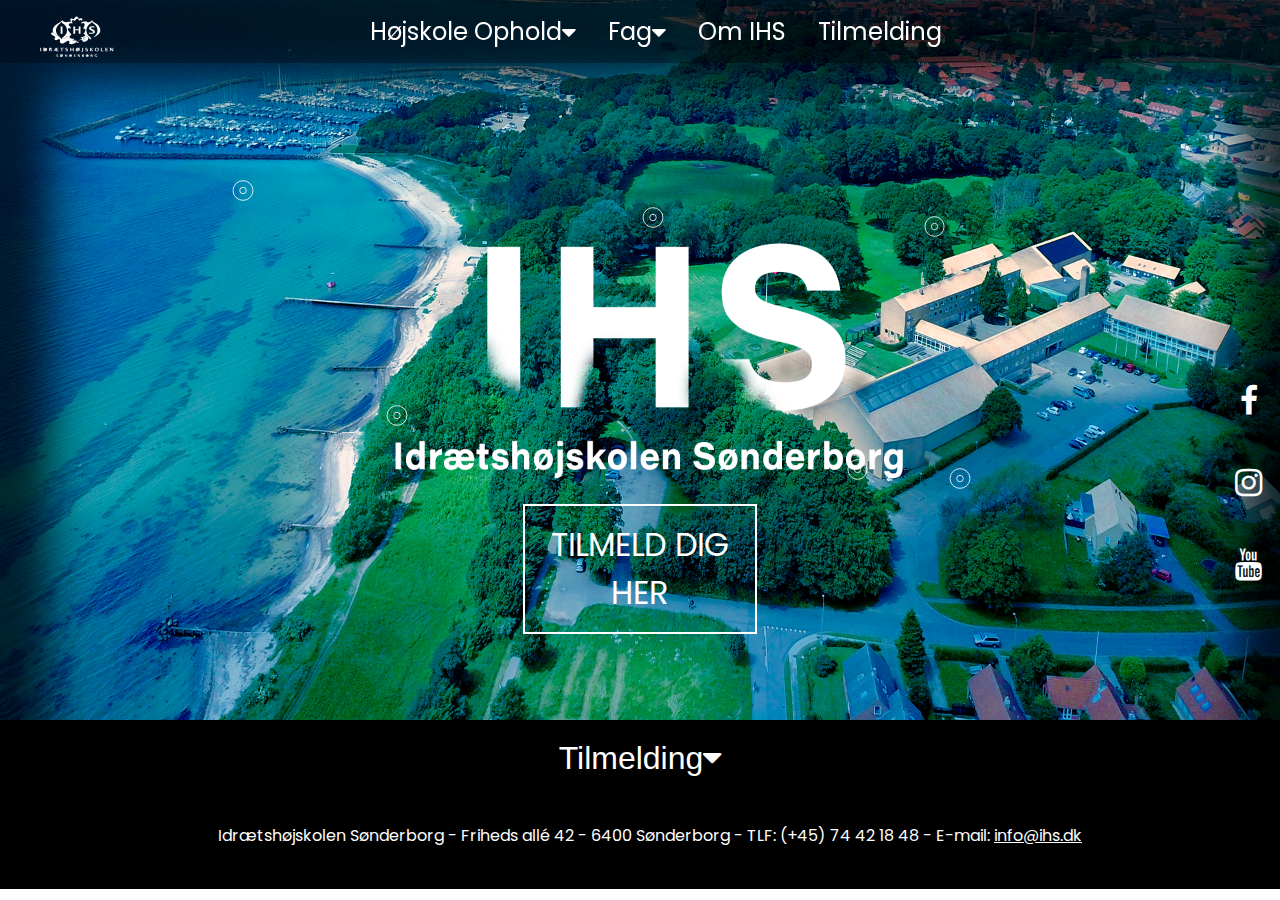
==== index.html @ d0c8ce70 "v1" ====
<!DOCTYPE html>
<html lang="DA">

<head>
    <meta charset="utf-8">
    <meta name="viewport" content="width=device-width, initial-scale=1.0">
    <title></title>
    <link rel="stylesheet" href="">
    <link href="https://fonts.googleapis.com/css2?family=Poppins&display=swap" rel="stylesheet">
    <link rel="stylesheet" href="https://cdnjs.cloudflare.com/ajax/libs/font-awesome/4.7.0/css/font-awesome.min.css">

    <style>
        html {
            scroll-behavior: smooth;
        }

        body {
            margin: 0;
            box-sizing: border-box;
            overflow-x: hidden;

        }

        .sectionwrapper {
            display: flex;
            flex-wrap: wrap;
        }

        .hide {
            display: none;
        }

        .navbar {
            overflow: hidden;
            font-family: 'Poppins', sans-serif;
            z-index: 2;
            align-content: center;
            justify-content: center;
            display: flex;
            background: transparent;
            position: fixed;
            text-align: center;
            background-color: rgb(0, 0, 0, 0.3);
            width: 100%;
            height: 7vh;
            z-index: 3;
        }

        .navbar a {
            float: left;
            font-size: 1.5em;
            color: white;
            text-align: center;
            padding: 14px 16px;
            text-decoration: none;

        }


        i {
            margin: auto;
        }

        .dropdown {
            float: left;
            overflow: hidden;
            z-index: 1;
            color: white;
        }

        .dropdown .dropbtn {
            font-size: 1.5em;
            border: none;
            outline: none;
            color: white;
            padding: 14px 16px;
            background-color: inherit;
            font-family: 'Poppins', sans-serif;
            margin: 0;
            z-index: 1;
            display: flex;

        }

        .navbar a:hover,
        .dropdown:hover .dropbtn {
            text-decoration-line: underline;

        }

        .dropdown-content {
            display: none;
            color: white;
            background-color: rgb(0, 0, 0, 0.6);
            width: 100%;
            box-shadow: 0px 8px 16px 0px rgba(0, 0, 0, 0.2);
            z-index: 2;
            position: fixed;
            left: 0;
        }

        .dropdown-content .header {
            background: black;
            color: black;
            text-align: center;
        }

        .dropdown:hover .dropdown-content {
            display: block;
        }

        .column {
            float: left;
            width: 30%;
            padding: 20px;
            height: 250px;
            align-content: center;
            justify-content: center;
        }

        .column a {
            float: none;
            color: white;
            padding: 16px;
            text-decoration: none;
            display: block;
            text-align: center;

        }

        .column h3 {
            text-align: center;
        }

        .column a:hover {}

        .row:after {
            content: "";
            display: table;
            clear: both;
        }

        #ihslogo {
            display: flex;
            position: relative;
            justify-content: flex-start;
            align-content: flex-start;
        }

        #ihslogo img {
            width: 60%;
            height: 5vh;
            display: flex;
            float: left;
            position: fixed;
            justify-content: flex-start;
            left: -24vw;
            align-content: flex-start;


        }


        #splashbaggrund {
            width: 100vw;
            height: 56.25vw;
            background-image: url(IHSbaggrund.png);
            background-size: cover;
            background-position: 50% 90%;
            max-width: none;
            min-width: 70%;
            top: -10;
            position: relative;

        }

        #splashmobil {
            display: none;
        }


        #splash #splashtilmeld {
            border: 2px solid white;
            display: flex;
            position: relative;
            color: white;
            padding: 16px;
            padding-top: 10px;
            padding-bottom: 10px;
            font-size: 2em;
            top: 70%;
            right: 0;
            margin: 0px auto;
            z-index: 3;
            width: 15.5%;
            text-align: center;
        }


        #splash #splashtilmeld a {
            color: #fff;
            text-transform: uppercase;
            text-decoration: none;
            display: inline-block;
            padding: 10px;
            padding-top: 5px;
            padding-bottom: 5px;
            position: relative;
            font-family: 'Poppins', sans-serif;
            z-index: 4;
        }

        #splash #splashtilmeld a:after {
            background: none repeat scroll 0 0 transparent;
            bottom: 0;
            content: "";
            display: block;
            height: 2px;
            left: 50%;
            position: absolute;
            background: #fff;
            transition: width 0.3s ease 0s, left 0.3s ease 0s;
            width: 0;
        }

        #splash #splashtilmeld a:hover:after {
            width: 100%;
            left: 0;
        }

        #tooltip img,
        #tooltip2 img,
        #tooltip3 img,
        #tooltip4 img,
        #tooltip5 img,
        #tooltip6 img {
            width: 2%;
            height: auto;
            z-index: 2;
        }

        #tooltip img {
            position: absolute;
            top: 20vh;
            left: 18vw;
            box-shadow: 0 0 0 0 rgba(255, 255, 255, 1);
            transform: scale(1);
            animation: pulse 2s infinite;

        }

        #tooltip2 img {
            position: absolute;
            left: 50vw;
            top: 23vh;
            box-shadow: 0 0 0 0 rgba(255, 255, 255, 1);
            transform: scale(1);
            animation: pulse 2s infinite;

        }

        #tooltip2 .tooltiptext {
            top: 25vh;
            left: 52vw;

        }

        #tooltip3 img {
            position: absolute;
            top: 52vh;
            left: 74vw;
            box-shadow: 0 0 0 0 rgba(255, 255, 255, 1);
            transform: scale(1);
            animation: pulse 2s infinite;

        }

        #tooltip3 .tooltiptext {
            top: 54vh;
            left: 76vw;
        }

        #tooltip4 img {
            position: absolute;
            top: 51vh;
            left: 66vw;
            box-shadow: 0 0 0 0 rgba(255, 255, 255, 1);
            transform: scale(1);
            animation: pulse 2s infinite;

        }

        #tooltip4 .tooltiptext {
            top: 40vh;
            left: 67vw;
        }

        #tooltip5 img {
            position: absolute;
            top: 45vh;
            left: 30vw;
            box-shadow: 0 0 0 0 rgba(255, 255, 255, 1);
            transform: scale(1);
            animation: pulse 2s infinite;
        }

        #tooltip5 .tooltiptext {
            top: 49vh;
            left: 24vw;
        }

        #tooltip6 img {
            position: absolute;
            top: 24vh;
            left: 72vw;
            box-shadow: 0 0 0 0 rgba(255, 255, 255, 1);
            transform: scale(1);
            animation: pulse 2s infinite;
        }

        #tooltip6 .tooltiptext {
            top: 27vh;
            left: 74vw;
        }

        .tooltiptext {
            visibility: hidden;
            width: 120px;
            background-color: rgba(0, 0, 0, 0.42);
            color: #fff;
            text-align: center;
            border: 2px solid white;
            padding: 5px 0;
            position: absolute;
            top: 24vh;
            left: 20vw;
            font-family: 'Poppins', sans-serif;
            z-index: 1;
        }

        #tooltip:hover .tooltiptext {
            visibility: visible;
        }

        #tooltip2:hover .tooltiptext {
            visibility: visible;
        }

        #tooltip3:hover .tooltiptext {
            visibility: visible;
        }

        #tooltip4:hover .tooltiptext {
            visibility: visible;
        }

        #tooltip5:hover .tooltiptext {
            visibility: visible;
        }

        #tooltip6:hover .tooltiptext {
            visibility: visible;
        }

        #socialmedia .fa {
            padding: 20px;
            font-size: 2em;
            width: 50%;
            text-align: center;
            text-decoration: none;
            margin: 5px 2px;
            color: white;
        }

        #socialmedia {
            display: flex;
            flex-direction: column;
            right: 0;
            position: absolute;
            top: 40%;
        }

        #socialmedia .fa:hover {
            opacity: 0.8;
        }


        @keyframes pulse {
            0% {
                transform: scale(0.95);
                box-shadow: 0 0 0 0 rgba(255, 255, 255, 0.7);
                border-radius: 100px;
            }

            70% {
                transform: scale(1);
                box-shadow: 0 0 0 10px rgba(0, 0, 0, 0);
                border-radius: 100px;
            }

            100% {
                transform: scale(0.95);
                box-shadow: 0 0 0 0 rgba(0, 0, 0, 0);
                border-radius: 100px;
            }
        }

        /***** KONTAKT *****/

        #kontakt .sectionwrapper {
            display: flex;
            flex-wrap: wrap;

        }

        input[type=text],
        select,
        textarea {
            width: 100%;
            padding: 12px;
            border: 1px solid #ccc;
            border-radius: 4px;
            box-sizing: border-box;
            margin-top: 6px;
            margin-bottom: 16px;
            resize: vertical;

        }

        input[type=submit] {
            background-color: #4CAF50;
            color: white;
            padding: 12px 20px;
            border: none;
            border-radius: 4px;
            cursor: pointer;
            text-align: center;
        }

        input[type=submit]:hover {
            background-color: #45a049;
        }

        #container {
            background-color: #000000;
            padding: 20px;
            width: 100%;
            margin: auto;
            color: white;
            font-family: 'Poppins', sans-serif;
            display: none;
        }

        #tilmeldingknap {
            width: 100%;
            height: 10%;
            font-size: 2em;
            color: white;
            background-color: black;
            border: none;
            padding: 20px;

        }

        #tilmeldingknap i {
            margin: auto;
        }

        footer {
            width: 100%;
            height: 8vh;
            color: white;
            background-color: black;
            text-align: center;
            font-family: 'Poppins', sans-serif;
            padding: 10px;
        }

        footer a {
            color: white;
        }

        /*** MEDIAQUARIES ****/

        @media screen and (max-width: 800px) {
            .column {
                width: 100%;
                height: auto;
            }

            #splashbaggrund {
                width: 100vw;
                height: 56.25vh;
            }

            .navbar a {
                font-size: 1em;
                display: block;
            }

            .dropdown .dropbtn {
                font-size: 1em;
            }

            .dropdown-content {
                top: 4vh;
            }


            .column a {
                text-align: left;
                font-size: 1.2em;
            }

            .column h3 {
                text-align: left;
                font-size: 1.2em;
            }

            #socialmedia .fa {
                font-size: 2em;
                width: 10%;
                top: 40%;
            }

            #socialmedia {
                top: 17%;
            }

            #splash #splashtilmeld {
                width: 55%;
            }

            #tooltip img,
            #tooltip2 img,
            #tooltip3 img,
            #tooltip4 img,
            #tooltip5 img,
            #tooltip6 img {
                display: none;
            }

    </style>

</head>

<body>

    <div class="navbar">
        <div id="ihslogo"><a href="#"><img src="ihslogo.svg" alt="ihslogo"></a></div>
        <div class="dropdown">
            <button class="dropbtn">Højskole Ophold
                <i class="fa fa-caret-down"></i>
            </button>
            <div class="dropdown-content">
                <div class="row">
                    <div class="column">
                        <h3>Category 1</h3>
                        <a href="#">Link 1</a>
                        <a href="#">Link 2</a>
                        <a href="#">Link 3</a>
                    </div>
                </div>
            </div>
        </div>
        <div class="dropdown">
            <button class="dropbtn">Fag
                <i class="fa fa-caret-down"></i>
            </button>
            <div class="dropdown-content">
                <div class="row">
                    <div class="column">
                        <h3>Category 1</h3>
                        <a href="#">Link 1</a>
                        <a href="#">Link 2</a>
                        <a href="#">Link 3</a>
                    </div>
                    <div class="column">
                        <h3>Category 2</h3>
                        <a href="#">Link 1</a>
                        <a href="#">Link 2</a>
                        <a href="#">Link 3</a>
                    </div>
                    <div class="column">
                        <h3>Category 3</h3>
                        <a href="#">Link 1</a>
                        <a href="#">Link 2</a>
                        <a href="#">Link 3</a>
                    </div>
                </div>
            </div>

        </div>
        <a href="#omihs">Om IHS</a>
        <a href="#tilmelding">Tilmelding</a>
    </div>

    <section id="splash">
        <div class="sectionwrapper">
            <div id="op">
                <div id="splashbaggrund">
                    <div id="splashtilmeld">
                        <a link href="#tilmelding" onclick="myFunction()">TILMELD DIG HER</a>
                    </div>
                </div>
            </div>
            <div id="splashmobil"><img src="IHSmobil.png" alt="mobil"></div>

            <div id="tooltip"><img src="tooltipz.svg" alt="tool">
                <span class="tooltiptext">Sønderborg Lystbådshavn</span></div>
            <div id="tooltip2"><img src="tooltipz.svg" alt="tool">
                <span class="tooltiptext">Golfbaner</span></div>
            <div id="tooltip3"><img src="tooltipz.svg" alt="tool">
                <span class="tooltiptext">Indendørs idrætshal</span></div>
            <div id="tooltip4"><img src="tooltipz.svg" alt="tool">
                <span class="tooltiptext">Beachvolley og Tennisbaner</span></div>
            <div id="tooltip5"><img src="tooltipz.svg" alt="tool">
                <span class="tooltiptext">Stranden</span></div>
            <div id="tooltip6"><img src="tooltipz.svg" alt="tool">
                <span class="tooltiptext">Fodboldbaner</span></div>
            <div id="socialmedia">
                <a href="https://www.facebook.com/IdraetshojskolenSonderborg" class="fa fa-facebook"></a>
                <a href="https://www.instagram.com/ihsdk/" class="fa fa-instagram"></a>
                <a href="https://www.youtube.com/channel/UC3_GXsm6rzkw2L8Ni9p5Vlw?view_as=subscriber" class="fa fa-youtube"></a></div>
        </div>
    </section>

    <section id="tilmelding">
        <div class="sectionwrapper">
            <button id="tilmeldingknap" onclick="myFunction()">Tilmelding<i class="fa fa-caret-down"></i></button>
            <div id="container">
                <form action="">
                    <label for="fname">Cpr. Nr.</label>
                    <input type="text" id="cprnr" name="cprnr" placeholder="">
                    <label for="Navn">Navn</label>
                    <input type="text" id="lname" name="lastname" placeholder="">
                    <label for="fname">Adresse</label>
                    <input type="text" id="fname" name="firstname" placeholder="">
                    <label for="fname">Postnummer og By</label>
                    <input type="text" id="fname" name="firstname" placeholder="">
                    <label for="fname">Land</label>
                    <input type="text" id="fname" name="firstname" placeholder="">
                    <label for="fname">Kommune</label>
                    <input type="text" id="fname" name="firstname" placeholder="">
                    <label for="fname">Telefon</label>
                    <input type="text" id="fname" name="firstname" placeholder="">
                    <label for="fname">E-mail</label>
                    <input type="text" id="fname" name="firstname" placeholder="">
                    <label for="fname">Din skolegang er endt efter:</label>
                    <input type="text" id="fname" name="firstname" placeholder="">
                    <label for="fname">Hvor har du hørt om os?</label>
                    <input type="text" id="fname" name="firstname" placeholder="">

                    <label for="subject">Kommentar</label>
                    <textarea id="subject" name="kommentar" placeholder="" style="height:100px"></textarea>

                    <input type="submit" value="Send din tilmelding">
                </form>
            </div>

        </div>


    </section>






    <footer>
        <p> Idrætshøjskolen Sønderborg - Friheds allé 42 - 6400 Sønderborg - TLF: (+45) 74 42 18 48 - E-mail: <a href="mailto:info@ihs.dk">info@ihs.dk</a>
        </p>
    </footer>

    <script src="script.js"></script>
</body>

</html>
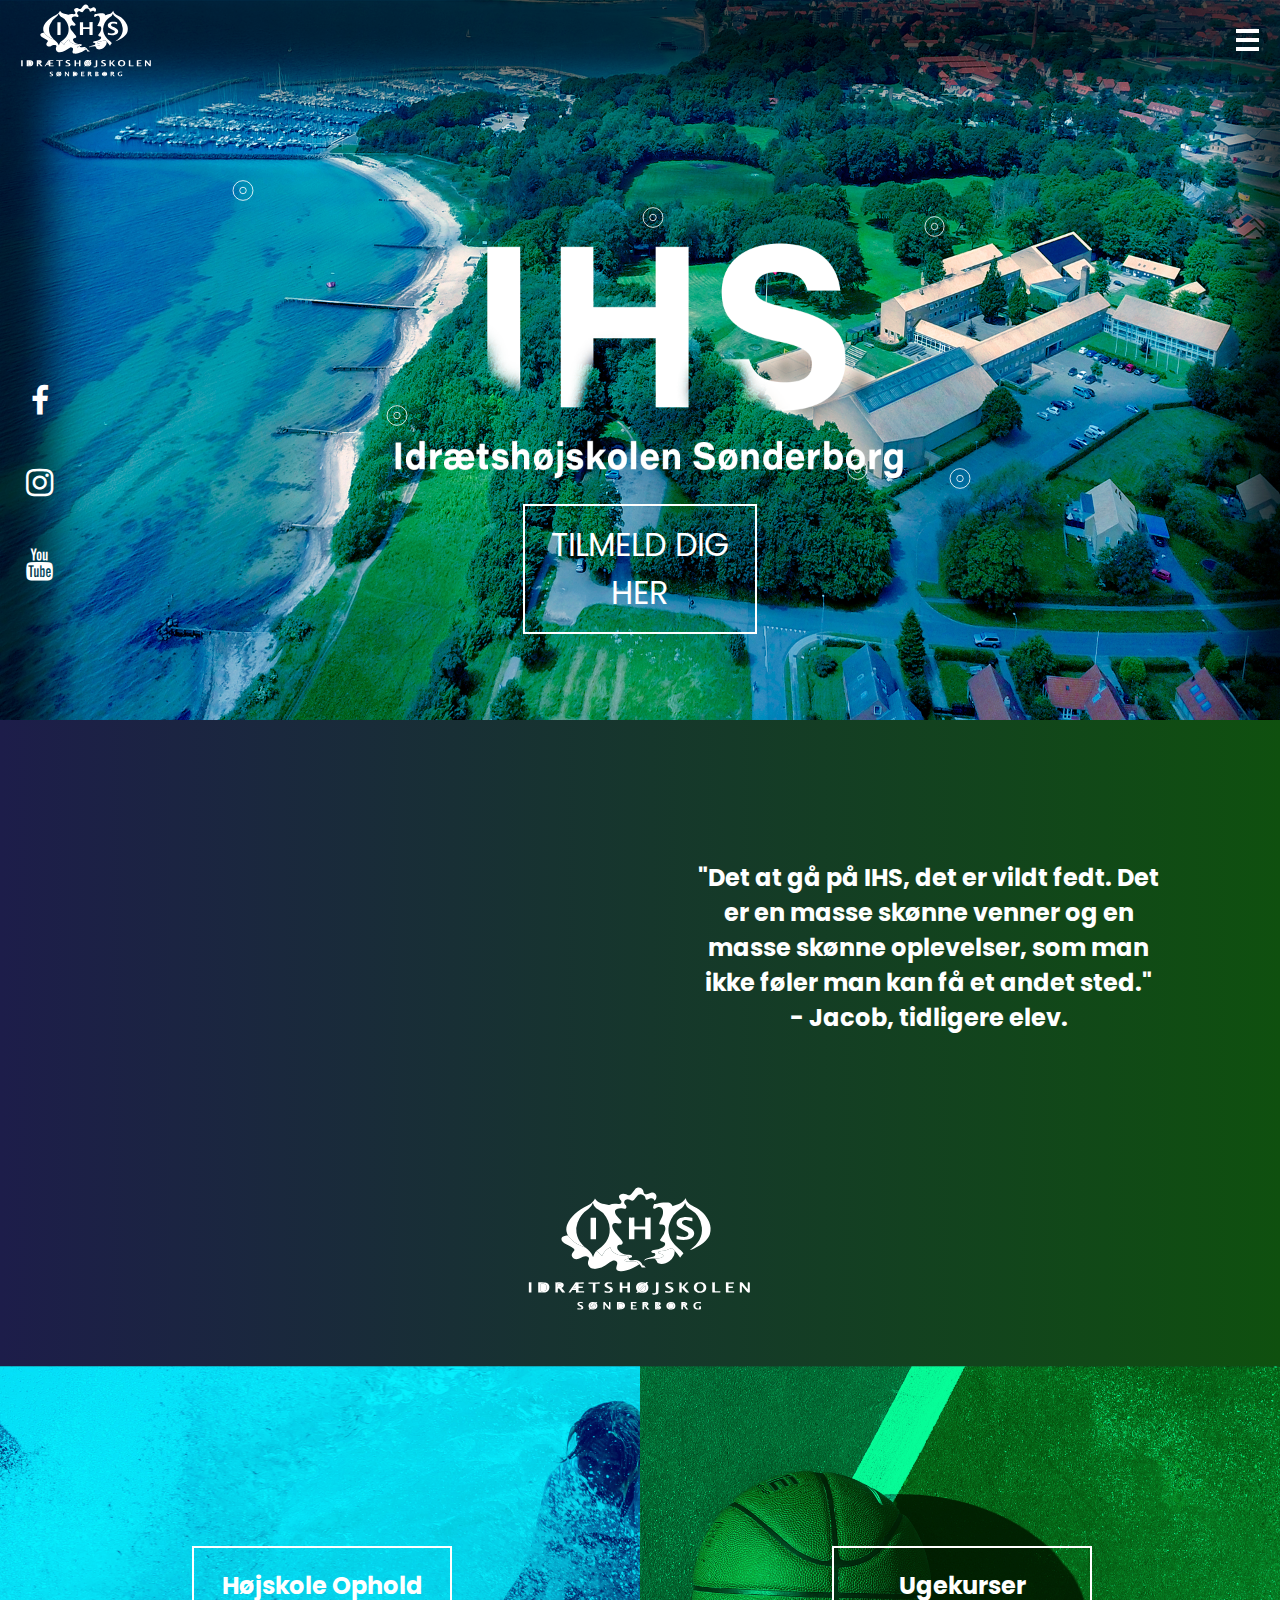
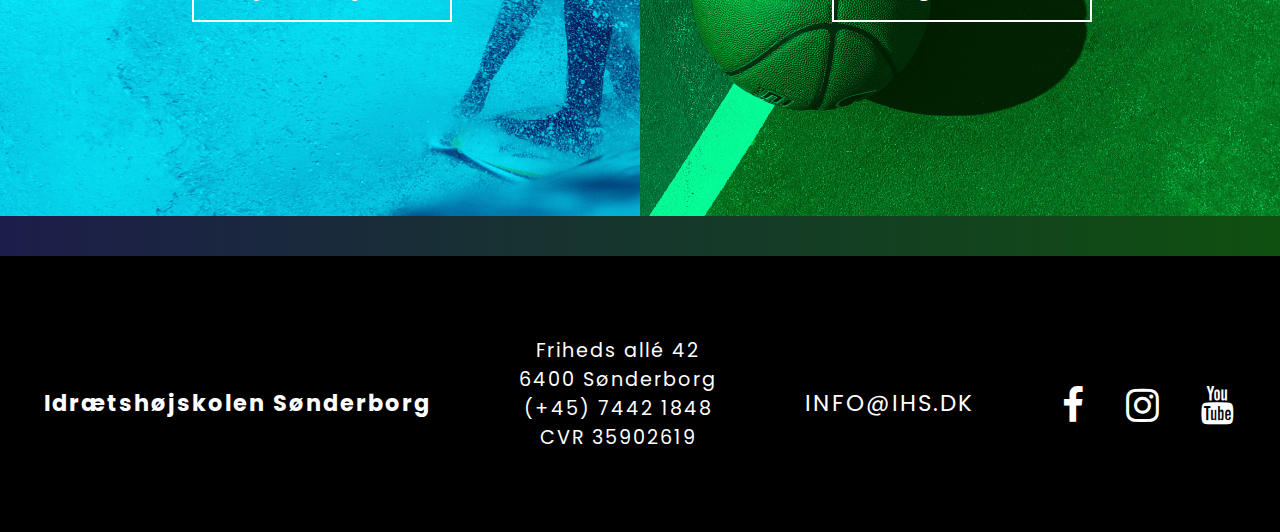
==== commit 2f86d357: "v1.1" ====
--- a/index.html
+++ b/index.html
@@ -4,603 +4,56 @@
 <head>
     <meta charset="utf-8">
     <meta name="viewport" content="width=device-width, initial-scale=1.0">
-    <title></title>
-    <link rel="stylesheet" href="">
+    <title>Idrætshøjskolen Sønderborg</title>
+    <link rel="stylesheet" href="style.css">
     <link href="https://fonts.googleapis.com/css2?family=Poppins&display=swap" rel="stylesheet">
     <link rel="stylesheet" href="https://cdnjs.cloudflare.com/ajax/libs/font-awesome/4.7.0/css/font-awesome.min.css">
 
-    <style>
-        html {
-            scroll-behavior: smooth;
-        }
-
-        body {
-            margin: 0;
-            box-sizing: border-box;
-            overflow-x: hidden;
-
-        }
-
-        .sectionwrapper {
-            display: flex;
-            flex-wrap: wrap;
-        }
-
-        .hide {
-            display: none;
-        }
-
-        .navbar {
-            overflow: hidden;
-            font-family: 'Poppins', sans-serif;
-            z-index: 2;
-            align-content: center;
-            justify-content: center;
-            display: flex;
-            background: transparent;
-            position: fixed;
-            text-align: center;
-            background-color: rgb(0, 0, 0, 0.3);
-            width: 100%;
-            height: 7vh;
-            z-index: 3;
-        }
-
-        .navbar a {
-            float: left;
-            font-size: 1.5em;
-            color: white;
-            text-align: center;
-            padding: 14px 16px;
-            text-decoration: none;
-
-        }
-
-
-        i {
-            margin: auto;
-        }
-
-        .dropdown {
-            float: left;
-            overflow: hidden;
-            z-index: 1;
-            color: white;
-        }
-
-        .dropdown .dropbtn {
-            font-size: 1.5em;
-            border: none;
-            outline: none;
-            color: white;
-            padding: 14px 16px;
-            background-color: inherit;
-            font-family: 'Poppins', sans-serif;
-            margin: 0;
-            z-index: 1;
-            display: flex;
-
-        }
-
-        .navbar a:hover,
-        .dropdown:hover .dropbtn {
-            text-decoration-line: underline;
-
-        }
-
-        .dropdown-content {
-            display: none;
-            color: white;
-            background-color: rgb(0, 0, 0, 0.6);
-            width: 100%;
-            box-shadow: 0px 8px 16px 0px rgba(0, 0, 0, 0.2);
-            z-index: 2;
-            position: fixed;
-            left: 0;
-        }
-
-        .dropdown-content .header {
-            background: black;
-            color: black;
-            text-align: center;
-        }
-
-        .dropdown:hover .dropdown-content {
-            display: block;
-        }
-
-        .column {
-            float: left;
-            width: 30%;
-            padding: 20px;
-            height: 250px;
-            align-content: center;
-            justify-content: center;
-        }
-
-        .column a {
-            float: none;
-            color: white;
-            padding: 16px;
-            text-decoration: none;
-            display: block;
-            text-align: center;
-
-        }
-
-        .column h3 {
-            text-align: center;
-        }
-
-        .column a:hover {}
-
-        .row:after {
-            content: "";
-            display: table;
-            clear: both;
-        }
-
-        #ihslogo {
-            display: flex;
-            position: relative;
-            justify-content: flex-start;
-            align-content: flex-start;
-        }
-
-        #ihslogo img {
-            width: 60%;
-            height: 5vh;
-            display: flex;
-            float: left;
-            position: fixed;
-            justify-content: flex-start;
-            left: -24vw;
-            align-content: flex-start;
-
-
-        }
-
-
-        #splashbaggrund {
-            width: 100vw;
-            height: 56.25vw;
-            background-image: url(IHSbaggrund.png);
-            background-size: cover;
-            background-position: 50% 90%;
-            max-width: none;
-            min-width: 70%;
-            top: -10;
-            position: relative;
-
-        }
-
-        #splashmobil {
-            display: none;
-        }
-
-
-        #splash #splashtilmeld {
-            border: 2px solid white;
-            display: flex;
-            position: relative;
-            color: white;
-            padding: 16px;
-            padding-top: 10px;
-            padding-bottom: 10px;
-            font-size: 2em;
-            top: 70%;
-            right: 0;
-            margin: 0px auto;
-            z-index: 3;
-            width: 15.5%;
-            text-align: center;
-        }
-
-
-        #splash #splashtilmeld a {
-            color: #fff;
-            text-transform: uppercase;
-            text-decoration: none;
-            display: inline-block;
-            padding: 10px;
-            padding-top: 5px;
-            padding-bottom: 5px;
-            position: relative;
-            font-family: 'Poppins', sans-serif;
-            z-index: 4;
-        }
-
-        #splash #splashtilmeld a:after {
-            background: none repeat scroll 0 0 transparent;
-            bottom: 0;
-            content: "";
-            display: block;
-            height: 2px;
-            left: 50%;
-            position: absolute;
-            background: #fff;
-            transition: width 0.3s ease 0s, left 0.3s ease 0s;
-            width: 0;
-        }
-
-        #splash #splashtilmeld a:hover:after {
-            width: 100%;
-            left: 0;
-        }
-
-        #tooltip img,
-        #tooltip2 img,
-        #tooltip3 img,
-        #tooltip4 img,
-        #tooltip5 img,
-        #tooltip6 img {
-            width: 2%;
-            height: auto;
-            z-index: 2;
-        }
-
-        #tooltip img {
-            position: absolute;
-            top: 20vh;
-            left: 18vw;
-            box-shadow: 0 0 0 0 rgba(255, 255, 255, 1);
-            transform: scale(1);
-            animation: pulse 2s infinite;
-
-        }
-
-        #tooltip2 img {
-            position: absolute;
-            left: 50vw;
-            top: 23vh;
-            box-shadow: 0 0 0 0 rgba(255, 255, 255, 1);
-            transform: scale(1);
-            animation: pulse 2s infinite;
-
-        }
-
-        #tooltip2 .tooltiptext {
-            top: 25vh;
-            left: 52vw;
-
-        }
-
-        #tooltip3 img {
-            position: absolute;
-            top: 52vh;
-            left: 74vw;
-            box-shadow: 0 0 0 0 rgba(255, 255, 255, 1);
-            transform: scale(1);
-            animation: pulse 2s infinite;
-
-        }
-
-        #tooltip3 .tooltiptext {
-            top: 54vh;
-            left: 76vw;
-        }
-
-        #tooltip4 img {
-            position: absolute;
-            top: 51vh;
-            left: 66vw;
-            box-shadow: 0 0 0 0 rgba(255, 255, 255, 1);
-            transform: scale(1);
-            animation: pulse 2s infinite;
-
-        }
-
-        #tooltip4 .tooltiptext {
-            top: 40vh;
-            left: 67vw;
-        }
-
-        #tooltip5 img {
-            position: absolute;
-            top: 45vh;
-            left: 30vw;
-            box-shadow: 0 0 0 0 rgba(255, 255, 255, 1);
-            transform: scale(1);
-            animation: pulse 2s infinite;
-        }
-
-        #tooltip5 .tooltiptext {
-            top: 49vh;
-            left: 24vw;
-        }
-
-        #tooltip6 img {
-            position: absolute;
-            top: 24vh;
-            left: 72vw;
-            box-shadow: 0 0 0 0 rgba(255, 255, 255, 1);
-            transform: scale(1);
-            animation: pulse 2s infinite;
-        }
-
-        #tooltip6 .tooltiptext {
-            top: 27vh;
-            left: 74vw;
-        }
-
-        .tooltiptext {
-            visibility: hidden;
-            width: 120px;
-            background-color: rgba(0, 0, 0, 0.42);
-            color: #fff;
-            text-align: center;
-            border: 2px solid white;
-            padding: 5px 0;
-            position: absolute;
-            top: 24vh;
-            left: 20vw;
-            font-family: 'Poppins', sans-serif;
-            z-index: 1;
-        }
-
-        #tooltip:hover .tooltiptext {
-            visibility: visible;
-        }
-
-        #tooltip2:hover .tooltiptext {
-            visibility: visible;
-        }
-
-        #tooltip3:hover .tooltiptext {
-            visibility: visible;
-        }
-
-        #tooltip4:hover .tooltiptext {
-            visibility: visible;
-        }
-
-        #tooltip5:hover .tooltiptext {
-            visibility: visible;
-        }
-
-        #tooltip6:hover .tooltiptext {
-            visibility: visible;
-        }
-
-        #socialmedia .fa {
-            padding: 20px;
-            font-size: 2em;
-            width: 50%;
-            text-align: center;
-            text-decoration: none;
-            margin: 5px 2px;
-            color: white;
-        }
-
-        #socialmedia {
-            display: flex;
-            flex-direction: column;
-            right: 0;
-            position: absolute;
-            top: 40%;
-        }
-
-        #socialmedia .fa:hover {
-            opacity: 0.8;
-        }
-
-
-        @keyframes pulse {
-            0% {
-                transform: scale(0.95);
-                box-shadow: 0 0 0 0 rgba(255, 255, 255, 0.7);
-                border-radius: 100px;
-            }
-
-            70% {
-                transform: scale(1);
-                box-shadow: 0 0 0 10px rgba(0, 0, 0, 0);
-                border-radius: 100px;
-            }
-
-            100% {
-                transform: scale(0.95);
-                box-shadow: 0 0 0 0 rgba(0, 0, 0, 0);
-                border-radius: 100px;
-            }
-        }
-
-        /***** KONTAKT *****/
-
-        #kontakt .sectionwrapper {
-            display: flex;
-            flex-wrap: wrap;
-
-        }
-
-        input[type=text],
-        select,
-        textarea {
-            width: 100%;
-            padding: 12px;
-            border: 1px solid #ccc;
-            border-radius: 4px;
-            box-sizing: border-box;
-            margin-top: 6px;
-            margin-bottom: 16px;
-            resize: vertical;
-
-        }
-
-        input[type=submit] {
-            background-color: #4CAF50;
-            color: white;
-            padding: 12px 20px;
-            border: none;
-            border-radius: 4px;
-            cursor: pointer;
-            text-align: center;
-        }
-
-        input[type=submit]:hover {
-            background-color: #45a049;
-        }
-
-        #container {
-            background-color: #000000;
-            padding: 20px;
-            width: 100%;
-            margin: auto;
-            color: white;
-            font-family: 'Poppins', sans-serif;
-            display: none;
-        }
-
-        #tilmeldingknap {
-            width: 100%;
-            height: 10%;
-            font-size: 2em;
-            color: white;
-            background-color: black;
-            border: none;
-            padding: 20px;
-
-        }
-
-        #tilmeldingknap i {
-            margin: auto;
-        }
-
-        footer {
-            width: 100%;
-            height: 8vh;
-            color: white;
-            background-color: black;
-            text-align: center;
-            font-family: 'Poppins', sans-serif;
-            padding: 10px;
-        }
-
-        footer a {
-            color: white;
-        }
-
-        /*** MEDIAQUARIES ****/
-
-        @media screen and (max-width: 800px) {
-            .column {
-                width: 100%;
-                height: auto;
-            }
-
-            #splashbaggrund {
-                width: 100vw;
-                height: 56.25vh;
-            }
-
-            .navbar a {
-                font-size: 1em;
-                display: block;
-            }
-
-            .dropdown .dropbtn {
-                font-size: 1em;
-            }
-
-            .dropdown-content {
-                top: 4vh;
-            }
-
-
-            .column a {
-                text-align: left;
-                font-size: 1.2em;
-            }
-
-            .column h3 {
-                text-align: left;
-                font-size: 1.2em;
-            }
-
-            #socialmedia .fa {
-                font-size: 2em;
-                width: 10%;
-                top: 40%;
-            }
-
-            #socialmedia {
-                top: 17%;
-            }
-
-            #splash #splashtilmeld {
-                width: 55%;
-            }
-
-            #tooltip img,
-            #tooltip2 img,
-            #tooltip3 img,
-            #tooltip4 img,
-            #tooltip5 img,
-            #tooltip6 img {
-                display: none;
-            }
-
-    </style>
 
 </head>
 
 <body>
 
-    <div class="navbar">
-        <div id="ihslogo"><a href="#"><img src="ihslogo.svg" alt="ihslogo"></a></div>
-        <div class="dropdown">
-            <button class="dropbtn">Højskole Ophold
-                <i class="fa fa-caret-down"></i>
-            </button>
-            <div class="dropdown-content">
-                <div class="row">
-                    <div class="column">
-                        <h3>Category 1</h3>
-                        <a href="#">Link 1</a>
-                        <a href="#">Link 2</a>
-                        <a href="#">Link 3</a>
-                    </div>
-                </div>
-            </div>
+    <nav>
+
+
+        <div class="logo">
+            <div id="ihslogo"><a href="index.html"></a></div>
         </div>
-        <div class="dropdown">
-            <button class="dropbtn">Fag
-                <i class="fa fa-caret-down"></i>
-            </button>
-            <div class="dropdown-content">
-                <div class="row">
-                    <div class="column">
-                        <h3>Category 1</h3>
-                        <a href="#">Link 1</a>
-                        <a href="#">Link 2</a>
-                        <a href="#">Link 3</a>
-                    </div>
-                    <div class="column">
-                        <h3>Category 2</h3>
-                        <a href="#">Link 1</a>
-                        <a href="#">Link 2</a>
-                        <a href="#">Link 3</a>
-                    </div>
-                    <div class="column">
-                        <h3>Category 3</h3>
-                        <a href="#">Link 1</a>
-                        <a href="#">Link 2</a>
-                        <a href="#">Link 3</a>
-                    </div>
-                </div>
-            </div>
 
+
+        <ul class="nav-links">
+            <li>
+                <a href="index.html"><button class="filter" data-kategori="alle">Forside</button></a>
+            </li>
+            <li>
+                <a href="ophold.html"><button class="filter" data-kategori="alle">Højskole Ophold</button></a>
+            </li>
+            <li>
+                <a href="ihsview.html"><button class="filter" data-kategori="adam">Fag</button></a>
+            </li>
+            <li>
+                <a href="omihs.html"><button class="filter" data-kategori="aslak">Om IHS</button></a>
+            </li>
+            <li>
+                <a href="tilmelding.html"><button class="filter" data-kategori="josephine">Tilmelding</button></a>
+            </li>
+        </ul>
+
+
+
+        <div class="burger">
+            <div class="line1"></div>
+            <div class="line2"></div>
+            <div class="line3"></div>
         </div>
-        <a href="#omihs">Om IHS</a>
-        <a href="#tilmelding">Tilmelding</a>
-    </div>
-
+    </nav>
     <section id="splash">
         <div class="sectionwrapper">
             <div id="op">
                 <div id="splashbaggrund">
                     <div id="splashtilmeld">
-                        <a link href="#tilmelding" onclick="myFunction()">TILMELD DIG HER</a>
+                        <a link href="tilmelding.html">TILMELD DIG HER</a>
                     </div>
                 </div>
             </div>
@@ -625,54 +78,65 @@
         </div>
     </section>
 
-    <section id="tilmelding">
+
+
+    <section id="infofront">
         <div class="sectionwrapper">
-            <button id="tilmeldingknap" onclick="myFunction()">Tilmelding<i class="fa fa-caret-down"></i></button>
-            <div id="container">
-                <form action="">
-                    <label for="fname">Cpr. Nr.</label>
-                    <input type="text" id="cprnr" name="cprnr" placeholder="">
-                    <label for="Navn">Navn</label>
-                    <input type="text" id="lname" name="lastname" placeholder="">
-                    <label for="fname">Adresse</label>
-                    <input type="text" id="fname" name="firstname" placeholder="">
-                    <label for="fname">Postnummer og By</label>
-                    <input type="text" id="fname" name="firstname" placeholder="">
-                    <label for="fname">Land</label>
-                    <input type="text" id="fname" name="firstname" placeholder="">
-                    <label for="fname">Kommune</label>
-                    <input type="text" id="fname" name="firstname" placeholder="">
-                    <label for="fname">Telefon</label>
-                    <input type="text" id="fname" name="firstname" placeholder="">
-                    <label for="fname">E-mail</label>
-                    <input type="text" id="fname" name="firstname" placeholder="">
-                    <label for="fname">Din skolegang er endt efter:</label>
-                    <input type="text" id="fname" name="firstname" placeholder="">
-                    <label for="fname">Hvor har du hørt om os?</label>
-                    <input type="text" id="fname" name="firstname" placeholder="">
+            <div class="top">
+                <div id="videos"><iframe data-src="https://player.vimeo.com/video/281768105?autoplay=false&amp;loop=false&amp;byline=false&amp;portrait=false&amp;title=false" src="https://player.vimeo.com/video/281768105?autoplay=false&amp;loop=false&amp;byline=false&amp;portrait=false&amp;title=false" height="100%" width="100%" frameborder="" title="External Vimeo" aria-label="External Vimeo" data-testid="vimeo" allowfullscreen=""></iframe></div>
 
-                    <label for="subject">Kommentar</label>
-                    <textarea id="subject" name="kommentar" placeholder="" style="height:100px"></textarea>
+                <div id="infoquote">
+                    <h2>"Det at gå på IHS, det er vildt fedt. Det er en masse skønne venner og en masse skønne oplevelser, som man ikke føler man kan få et andet sted."<br> - Jacob, tidligere elev.</h2>
+                </div>
 
-                    <input type="submit" value="Send din tilmelding">
-                </form>
             </div>
+            <div id="ihslogoskiller"><img src="ihslogo.svg"></div>
 
         </div>
-
-
-    </section>
 
 
 
 
 
+    </section>
+
+    <section id="ophold">
+        <div class="container">
+            <a link href="ihsview.html" class="clip clip1">
+                <div id=infobox>
+                    <h2>Højskole Ophold</h2>
+                </div>
+                <div class="content">
+                    <h2>Højskole Ophold</h2>
+                    <p>Lorem ipsum dolor sit amet, consectetur adipiscing elit. Donec venenatis tincidunt dignissim. Fusce elementum mauris nec mi pretium vestibulum.</p>
+                </div>
+            </a>
+            <a link href="ugekurser.html" class="clip clip2">
+                <div id=infobox2>
+                    <h2>Ugekurser</h2>
+                </div>
+                <div class="content">
+                    <h2>Ugekurser</h2>
+                    <p>Lorem ipsum dolor sit amet, consectetur adipiscing elit. Donec venenatis tincidunt dignissim. Fusce elementum mauris nec mi pretium vestibulum.</p>
+                </div>
+            </a>
+        </div>
+    </section>
+
 
     <footer>
-        <p> Idrætshøjskolen Sønderborg - Friheds allé 42 - 6400 Sønderborg - TLF: (+45) 74 42 18 48 - E-mail: <a href="mailto:info@ihs.dk">info@ihs.dk</a>
-        </p>
+        <h3>Idrætshøjskolen Sønderborg</h3>
+        <p>Friheds allé 42<br>
+            6400 Sønderborg<br>
+            (+45) 7442 1848<br>
+            CVR 35902619</p>
+        <a href="mailto:info@ihs.dk">INFO@IHS.DK</a>
+        <div id="socialmediafooter">
+            <a href="https://www.facebook.com/IdraetshojskolenSonderborg" class="fa fa-facebook"></a>
+            <a href="https://www.instagram.com/ihsdk/" class="fa fa-instagram"></a>
+            <a href="https://www.youtube.com/channel/UC3_GXsm6rzkw2L8Ni9p5Vlw?view_as=subscriber" class="fa fa-youtube"></a></div>
+
     </footer>
-
     <script src="script.js"></script>
 </body>
 
--- a/style.css
+++ b/style.css
@@ -0,0 +1,1226 @@
+html {
+    scroll-behavior: smooth;
+}
+
+body {
+    margin: 0;
+    box-sizing: border-box;
+    overflow-x: hidden;
+    background-image: linear-gradient(90deg, #1d1d4a, #0f500f);
+}
+
+
+.sectionwrapper {
+    display: flex;
+    flex-wrap: wrap;
+}
+
+.hide {
+    display: none;
+}
+
+nav {
+    display: flex;
+    justify-content: space-between;
+    align-items: center;
+    font-family: 'Poppins', sans-serif;
+    color: #ffffff;
+    position: fixed;
+    left: 0;
+    top: 0;
+    right: 0;
+    padding: 0 16px;
+    min-height: 8vh;
+    z-index: 6;
+    height: 80px;
+
+}
+
+
+.nav-links {
+    display: flex;
+    width: 35%;
+    position: fixed;
+    right: 0px;
+    height: 100vh;
+    top: 7.9vh;
+    flex-direction: column;
+    align-items: center;
+    /*transform: translateX gør at .nav-links starter ude fra skærmen*/
+    transform: translateX(100%);
+    transition: transform 0.5s ease-in;
+    overflow: hidden;
+    max-width: 250px;
+    min-width: 200px;
+}
+
+
+
+.nav-links li {
+    list-style: none;
+    padding: 45px;
+    opacity: 0;
+}
+
+
+
+.nav-links button {
+    color: white;
+    text-decoration: none;
+    letter-spacing: 1.5px;
+    font-size: 20px;
+    font-weight: bold;
+}
+
+
+
+
+
+.burger {
+    display: block;
+    cursor: pointer;
+}
+
+
+
+.burger div {
+    width: 23px;
+    height: 4px;
+    background-color: #ffffff;
+    margin: 5px 5px;
+    transition: all 0.5s ease;
+}
+
+
+
+/*toggle kommer fra class i JS*/
+.toggle .line1 {
+    transform: rotate(-45deg) translate(-6px, 6px);
+}
+
+
+
+.toggle .line2 {
+    opacity: 0;
+}
+
+
+
+.toggle .line3 {
+    transform: rotate(45deg) translate(-6px, -7px);
+}
+
+
+
+
+
+/* .nav-active er klassen som bliver "toggled" i JS som gør at nav-links kan translate ind ind på skærmen igen fra 100% */
+.nav-active {
+    transform: translateX(0%);
+}
+
+
+
+
+@keyframes navLinkFade {
+    from {
+        opacity: 0;
+        transform: translateX(50px);
+    }
+
+
+
+    to {
+        opacity: 1;
+        transform: translateX(0px);
+    }
+}
+
+
+.filter:hover {
+    background: black;
+    transform: scale(1.2);
+    transition: 0.2s;
+}
+
+
+.filter {
+    background-color: rgba(0, 0, 0, 0.7);
+    border: none;
+    width: 170px;
+    padding: 15px 32px;
+    text-align: center;
+    text-decoration: none;
+    display: inline-block;
+    font-size: 1.5em;
+    filter: drop-shadow(-7px 5px 12px #353839);
+
+}
+
+
+i {
+    margin: auto;
+}
+
+
+
+#ihslogo a {
+    background: url(ihslogo.svg);
+    background-size: cover;
+    display: flex;
+    position: relative;
+    height: 80px;
+    width: 140px;
+    left: 0;
+    z-index: 6;
+
+}
+
+
+#splashbaggrund {
+    width: 100vw;
+    height: 56.25vw;
+    background-image: url(IHSbaggrund.png);
+    background-size: cover;
+    background-position: 50% 90%;
+    max-width: none;
+    min-width: 70%;
+    top: -10;
+    position: relative;
+
+}
+
+#splashmobil {
+    display: none;
+}
+
+
+#splash #splashtilmeld {
+    border: 2px solid white;
+    display: flex;
+    position: relative;
+    color: white;
+    padding: 16px;
+    padding-top: 10px;
+    padding-bottom: 10px;
+    font-size: 2em;
+    top: 70%;
+    right: 0;
+    margin: 0px auto;
+    z-index: 3;
+    width: 15.5%;
+    text-align: center;
+}
+
+
+#splash #splashtilmeld a {
+    color: #fff;
+    text-transform: uppercase;
+    text-decoration: none;
+    display: inline-block;
+    padding: 10px;
+    padding-top: 5px;
+    padding-bottom: 5px;
+    position: relative;
+    font-family: 'Poppins', sans-serif;
+    z-index: 4;
+}
+
+#splash #splashtilmeld a:after {
+    background: none repeat scroll 0 0 transparent;
+    bottom: 0;
+    content: "";
+    display: block;
+    height: 2px;
+    left: 50%;
+    position: absolute;
+    background: #fff;
+    transition: width 0.3s ease 0s, left 0.3s ease 0s;
+    width: 0;
+}
+
+#splash #splashtilmeld a:hover:after {
+    width: 100%;
+    left: 0;
+}
+
+#tooltip img,
+#tooltip2 img,
+#tooltip3 img,
+#tooltip4 img,
+#tooltip5 img,
+#tooltip6 img {
+    width: 2%;
+    height: auto;
+    z-index: 2;
+}
+
+#tooltip img {
+    position: absolute;
+    top: 20vh;
+    left: 18vw;
+    box-shadow: 0 0 0 0 rgba(255, 255, 255, 1);
+    transform: scale(1);
+    animation: pulse 2s infinite;
+
+}
+
+#tooltip2 img {
+    position: absolute;
+    left: 50vw;
+    top: 23vh;
+    box-shadow: 0 0 0 0 rgba(255, 255, 255, 1);
+    transform: scale(1);
+    animation: pulse 2s infinite;
+
+}
+
+#tooltip2 .tooltiptext {
+    top: 25vh;
+    left: 52vw;
+
+}
+
+#tooltip3 img {
+    position: absolute;
+    top: 52vh;
+    left: 74vw;
+    box-shadow: 0 0 0 0 rgba(255, 255, 255, 1);
+    transform: scale(1);
+    animation: pulse 2s infinite;
+
+}
+
+#tooltip3 .tooltiptext {
+    top: 54vh;
+    left: 76vw;
+}
+
+#tooltip4 img {
+    position: absolute;
+    top: 51vh;
+    left: 66vw;
+    box-shadow: 0 0 0 0 rgba(255, 255, 255, 1);
+    transform: scale(1);
+    animation: pulse 2s infinite;
+
+}
+
+#tooltip4 .tooltiptext {
+    top: 40vh;
+    left: 67vw;
+}
+
+#tooltip5 img {
+    position: absolute;
+    top: 45vh;
+    left: 30vw;
+    box-shadow: 0 0 0 0 rgba(255, 255, 255, 1);
+    transform: scale(1);
+    animation: pulse 2s infinite;
+}
+
+#tooltip5 .tooltiptext {
+    top: 49vh;
+    left: 24vw;
+}
+
+#tooltip6 img {
+    position: absolute;
+    top: 24vh;
+    left: 72vw;
+    box-shadow: 0 0 0 0 rgba(255, 255, 255, 1);
+    transform: scale(1);
+    animation: pulse 2s infinite;
+}
+
+#tooltip6 .tooltiptext {
+    top: 27vh;
+    left: 74vw;
+}
+
+.tooltiptext {
+    visibility: hidden;
+    width: 120px;
+    background-color: rgba(0, 0, 0, 0.42);
+    color: #fff;
+    text-align: center;
+    border: 2px solid white;
+    padding: 5px 0;
+    position: absolute;
+    top: 24vh;
+    left: 20vw;
+    font-family: 'Poppins', sans-serif;
+    z-index: 1;
+}
+
+#tooltip:hover .tooltiptext {
+    visibility: visible;
+}
+
+#tooltip2:hover .tooltiptext {
+    visibility: visible;
+}
+
+#tooltip3:hover .tooltiptext {
+    visibility: visible;
+}
+
+#tooltip4:hover .tooltiptext {
+    visibility: visible;
+}
+
+#tooltip5:hover .tooltiptext {
+    visibility: visible;
+}
+
+#tooltip6:hover .tooltiptext {
+    visibility: visible;
+}
+
+#socialmedia .fa {
+    padding: 20px;
+    font-size: 2em;
+    width: 50%;
+    text-align: center;
+    text-decoration: none;
+    margin: 5px 2px;
+    color: white;
+}
+
+#socialmedia {
+    display: flex;
+    flex-direction: column;
+    left: 0;
+    position: absolute;
+    top: 40%;
+}
+
+#socialmedia .fa:hover {
+    opacity: 0.8;
+}
+
+
+@keyframes pulse {
+    0% {
+        transform: scale(0.95);
+        box-shadow: 0 0 0 0 rgba(255, 255, 255, 0.7);
+        border-radius: 100px;
+    }
+
+    70% {
+        transform: scale(1);
+        box-shadow: 0 0 0 10px rgba(0, 0, 0, 0);
+        border-radius: 100px;
+    }
+
+    100% {
+        transform: scale(0.95);
+        box-shadow: 0 0 0 0 rgba(0, 0, 0, 0);
+        border-radius: 100px;
+    }
+}
+
+#infofront .sectionwrapper {
+    display: flex;
+    flex-direction: row;
+    flex-wrap: wrap;
+    padding: 40px;
+
+
+}
+
+#infoquote {
+    display: flex;
+    color: white;
+    text-align: center;
+    font-family: 'Poppins', sans-serif;
+    font-size: 1em;
+    flex-basis: 400px;
+    flex-grow: 1;
+    margin-right: 80px;
+    margin-top: 80px;
+}
+
+.top {
+    display: flex;
+    flex-direction: row;
+    flex-wrap: wrap-reverse;
+}
+
+#videos {
+    height: 400px;
+    width: 20%;
+    flex-basis: 500px;
+    flex-grow: 2.5;
+
+}
+
+
+#ihslogoskiller {
+    width: 100%;
+    display: flex;
+    position: relative;
+    justify-content: center;
+    margin-bottom: 10px;
+    margin-top: 20px;
+}
+
+#ihslogoskiller img {
+    width: 20%;
+    height: auto;
+
+}
+
+
+
+/*************** IMAGE HOVER ***************/
+
+
+.container {
+    position: relative;
+    width: 100%;
+    height: 50vh;
+    background: #222;
+    margin: auto;
+}
+
+.container .clip {
+    position: absolute;
+    top: 40;
+    left: 0;
+    width: 100%;
+    height: 100%;
+    transition: 0.5s;
+}
+
+.container .clip.clip1 {
+    background: url(jeremy-bishop-_CFv3bntQlQ-unsplash.jpg);
+    background-size: cover;
+    background-color: #0378a6;
+    background-blend-mode: overlay;
+    clip-path: polygon(0 0, 50% 0, 50% 100%, 0% 100%);
+    background-position: 70% 50%;
+
+}
+
+.container .clip.clip2 {
+    background: url(tommy-boudreau-diO0a_ZEiEE-unsplash.jpg);
+    background-size: cover;
+    background-color: #038c4c;
+    background-blend-mode: overlay;
+    clip-path: polygon(50% 0, 100% 0, 100% 100%, 50% 100%);
+    background-position: 40% 50%;
+}
+
+.container:hover .clip {
+    clip-path: polygon(100% 0, 100% 0, 100% 100%, 100% 100%);
+}
+
+.container .clip:hover {
+    clip-path: polygon(0 0, 100% 0, 100% 100%, 0% 100%);
+}
+
+.container .clip .content {
+    position: absolute;
+    bottom: 0;
+    left: 0;
+    width: 70%;
+    padding: 20px;
+    background-color: #000000;
+    opacity: 0;
+    transition: 0.5s;
+    font-family: 'Poppins', sans-serif;
+}
+
+.container .clip:hover .content {
+    bottom: 0;
+    opacity: 1;
+    background-color: rgba(0, 0, 0, 0.26);
+}
+
+.container .clip:hover #infobox {
+    display: none;
+}
+
+.container .clip:hover #infobox2 {
+    display: none;
+}
+
+
+#infobox:hover {
+    visibility: hidden;
+}
+
+#infobox {
+    text-align: center;
+    top: 40%;
+    left: 15%;
+    position: relative;
+    color: white;
+    padding: 0;
+    border: 2px solid white;
+    width: 20%;
+    height: 8vh;
+    font-family: 'Poppins', sans-serif;
+    justify-content: space-around;
+    text-decoration: none;
+}
+
+#infobox2 {
+    text-align: center;
+    top: 40%;
+    left: 65%;
+    position: relative;
+    color: white;
+    padding: 0;
+    border: 2px solid white;
+    width: 20%;
+    height: 8vh;
+    font-family: 'Poppins', sans-serif;
+
+}
+
+#infobox h2 {
+    text-align: center;
+}
+
+#ophold a {
+    text-decoration: none;
+    cursor: pointer;
+    color: white;
+}
+
+/***** TILMELDING *****/
+
+#kontakt .sectionwrapper {
+    display: flex;
+    flex-wrap: wrap;
+    height: 100%;
+
+}
+
+input[type=text],
+select,
+textarea {
+    width: 100%;
+    padding: 12px;
+    border: 1px solid #ccc;
+    border-radius: 4px;
+    box-sizing: border-box;
+    margin-top: 6px;
+    margin-bottom: 16px;
+    resize: vertical;
+
+}
+
+input[type=submit] {
+    background-color: #4CAF50;
+    color: white;
+    padding: 12px 20px;
+    border: none;
+    border-radius: 4px;
+    cursor: pointer;
+    text-align: center;
+}
+
+input[type=submit]:hover {
+    background-color: #45a049;
+}
+
+#container {
+    padding: 20px;
+    width: 100%;
+    margin: auto;
+    color: white;
+    font-family: 'Poppins', sans-serif;
+    height: 100vh;
+    margin: 20%;
+    margin-top: 5%;
+    margin-bottom: 10%;
+
+}
+
+#tilmeldingknap {
+    width: 100%;
+    height: 10%;
+    font-size: 2em;
+    color: white;
+    background-color: black;
+    border: none;
+    padding: 20px;
+    top: 20vh;
+    position: relative;
+
+}
+
+#tilmeldingknap i {
+    margin: auto;
+}
+
+
+/******** FOOTER *****/
+
+footer {
+    width: 100%;
+    color: white;
+    background-color: black;
+    text-align: left;
+    font-family: 'Poppins', sans-serif;
+    bottom: 0;
+    margin-top: 40px;
+    position: relative;
+    line-height: normal;
+    font-size: 1.2em;
+    letter-spacing: 2px;
+    padding: 40px;
+    padding-left: 0;
+    padding-right: 0;
+    display: flex;
+    flex-direction: row;
+    justify-content: space-around;
+    text-align: center;
+    padding-top: 80px;
+}
+
+footer a {
+    color: white;
+    text-decoration: none;
+}
+
+.overskrift {
+    margin: 0 auto;
+    width: 80vw
+}
+
+.retter {
+    margin: 0 auto;
+    width: 80vw;
+    display: grid;
+    grid-template-columns: repeat(auto-fill, minmax(250px, 1fr));
+    grid-gap: 20px;
+}
+
+.ret img {
+    width: 100%;
+    height: 250px;
+}
+
+.ret h2 {
+    color: white;
+    height: 60px;
+    margin: 0;
+    font-family: 'Poppins', sans-serif;
+}
+
+.ret p {
+    color: white;
+    font-family: 'Poppins', sans-serif;
+}
+
+.filter_nav {
+    display: flex;
+    top: 5vh;
+    position: relative;
+    justify-content: center;
+    margin-bottom: 50px;
+    padding-top: 20px;
+}
+
+.filter_nav:hover {}
+
+.filter_nav h3 {
+    margin-right: 12px;
+    cursor: pointer;
+    border: 2px solid white;
+    padding: 10px;
+    color: white;
+    font-family: 'Poppins', sans-serif;
+}
+
+.filter_nav h3:hover {
+    text-decoration-line: underline;
+    opacity: 0.8;
+}
+
+.ret {
+    cursor: pointer;
+    border: 2px solid white;
+    padding: 10px;
+    overflow-wrap: break;
+    font-size: 0.9em;
+}
+
+.ret h2 {
+    overflow-wrap: break-word;
+    padding: 10px;
+    padding-left: 0;
+}
+
+.valgt {
+    text-decoration-line: underline;
+    color: black;
+    background-color: rgba(255, 255, 255, 0.29);
+}
+
+.valgt h3 {
+    color: black;
+}
+
+
+
+#singleviewz .ret {
+    cursor: pointer;
+    margin: 10%;
+    margin-left: 15%;
+    margin-top: 5%;
+    position: relative;
+    padding: 20px;
+
+
+}
+
+#singleviewz {
+    display: flex;
+    flex-wrap: wrap;
+    flex-direction: row;
+    position: relative;
+    margin: 10%;
+
+}
+
+#singleviewz img {
+    width: 50%;
+    height: auto;
+    flex-basis: 200px;
+    flex-grow: 1;
+    max-height: 60vh;
+
+}
+
+#singleviewz #short_text {
+    display: flex;
+    flex-wrap: wrap;
+    color: white;
+
+}
+
+
+
+#singleviewz .rightcol {
+    flex-direction: column;
+    display: flex;
+    flex-basis: 400px;
+    padding: 20px;
+    flex-grow: 3;
+}
+
+    {
+    font-family: 'Poppins', sans-serif;
+    color: white;
+    background-color: black;
+    margin: 0 auto;
+}
+
+#singleviewz p {
+    font-size: 1.2em;
+}
+
+#singleviewz h2 {
+    font-size: 1.8em;
+}
+
+#retz .ret:hover p,
+#retz .ret:hover h2,
+#retz .ret:hover {
+    opacity: 1;
+    color: black;
+    background-color: white;
+}
+
+#singleviewz #splashtilmeld a {
+    color: #fff;
+    text-transform: uppercase;
+    text-decoration: none;
+    display: inline-block;
+    padding: 30px;
+    padding-top: 10px;
+    padding-bottom: 10px;
+    position: relative;
+    font-family: 'Poppins', sans-serif;
+    z-index: 4;
+    text-align: center;
+    border: 2px solid white;
+    margin: 10px;
+    justify-content: flex-end;
+    bottom: 0;
+    font-size: 1em;
+
+}
+
+#singleviewz #splashtilmeld a:after {
+    background: none repeat scroll 0 0 transparent;
+    bottom: 0;
+    content: "";
+    display: block;
+    height: 2px;
+    left: 50%;
+    position: absolute;
+    background: #fff;
+    transition: width 0.3s ease 0s, left 0.3s ease 0s;
+    width: 0;
+}
+
+#singleviewz #splashtilmeld a:hover:after {
+    width: 100%;
+    left: 0;
+}
+
+
+
+#omihser {
+    margin-top: 15%;
+    margin-bottom: 20%;
+    overflow-y: hidden;
+}
+
+#omihser .sectionwrapper {
+    display: flex;
+    flex-wrap: wrap;
+
+}
+
+#omihser .klikker,
+#omihser .klikker2,
+#omihser .klikker3 {
+    display: flex;
+    flex-wrap: wrap;
+    flex-direction: column;
+    flex-basis: 300px;
+    margin: 50px auto;
+    position: relative;
+    text-align: center;
+}
+
+
+#omihser a {
+    color: #fff;
+    text-transform: uppercase;
+    text-decoration: none;
+    padding: 30px;
+    padding-top: 10px;
+    padding-bottom: 10px;
+    position: relative;
+    font-family: 'Poppins', sans-serif;
+    z-index: 4;
+    text-align: center;
+    border: 2px solid white;
+    font-size: 2em;
+    margin: 0 auto;
+
+}
+
+#omihser a:hover {
+    text-decoration-line: underline;
+}
+
+
+
+.fas {
+    padding-bottom: 40px;
+    color: white;
+    font-size: 4em;
+}
+
+
+#map {
+    height: auto;
+    width: 100%;
+    display: flex;
+    flex-wrap: wrap;
+    flex-basis: 400px;
+    flex-grow: 1;
+}
+
+
+#kontakter {
+    display: flex;
+    flex-wrap: wrap;
+    position: relative;
+    flex-direction: row;
+    margin: 16%;
+    margin-top: 5%;
+    margin-bottom: 0;
+}
+
+
+#textfelt label {
+    color: white;
+    font-family: 'Poppins', sans-serif;
+}
+
+#textfelt .container {
+    width: 30vw;
+    padding: 20px;
+    background: none;
+    flex-basis: 800px;
+    padding-top: 0;
+    flex-grow: 2;
+    margin: 0 auto;
+}
+
+#textfelt h3 {
+    color: white;
+    font-family: 'Poppins', sans-serif;
+    font-size: 1.8em;
+    margin-top: 10px;
+}
+
+#kontaktikoner {
+    color: white;
+    font-family: 'Poppins', sans-serif;
+    display: flex;
+    flex-wrap: wrap;
+    flex-direction: row;
+    flex-basis: 300px;
+    margin: 50px auto;
+    position: relative;
+    text-align: center;
+    justify-content: space-around;
+
+}
+
+#kontaktikoner p {
+    font-size: 2em;
+    margin-top: 0;
+}
+
+#socialmediakon {
+    display: flex;
+    flex-direction: row;
+    position: relative;
+    justify-content: space-around;
+}
+
+#socialmediakon .fa {
+    padding: 20px;
+    font-size: 2em;
+    width: 50%;
+    text-align: center;
+    text-decoration: none;
+    margin: 5px 2px;
+    color: white;
+}
+
+#priser {
+    color: white;
+    font-family: 'Poppins', sans-serif;
+    margin: 16%;
+    margin-top: 4%;
+    padding: 10px;
+}
+
+#priser h2 {
+    margin: 0;
+}
+
+#rejs,
+#indmeldelse,
+#forsikring,
+#kortkurs {
+    border: 2px solid white;
+    padding: 10px;
+    margin: 10px;
+    margin-left: 0;
+}
+
+#priser #splashtilmeld a {
+    color: white;
+    text-align: center;
+    font-size: 2em;
+    justify-content: center;
+}
+
+#priser #splashtilmeld {
+    justify-content: center;
+    display: flex;
+}
+
+
+#opholds {
+    margin-top: 15%;
+    margin-bottom: 20%;
+    overflow-y: hidden;
+}
+
+#opholds .sectionwrapper {
+    display: flex;
+    flex-wrap: wrap;
+
+}
+
+#opholds .klikker,
+#opholds .klikker2,
+#opholds .klikker3 {
+    display: flex;
+    flex-wrap: wrap;
+    flex-direction: column;
+    flex-basis: 300px;
+    margin: 50px auto;
+    position: relative;
+    text-align: center;
+}
+
+
+#opholds a {
+    color: #fff;
+    text-transform: uppercase;
+    text-decoration: none;
+    padding: 30px;
+    padding-top: 10px;
+    padding-bottom: 10px;
+    position: relative;
+    font-family: 'Poppins', sans-serif;
+    z-index: 4;
+    text-align: center;
+    border: 2px solid white;
+    font-size: 2em;
+    margin: 0 auto;
+
+}
+
+#opholds a:hover {
+    text-decoration-line: underline;
+}
+
+#socialmediafooter {
+    display: flex;
+    font-size: 2em;
+    justify-content: center;
+
+}
+
+footer a {
+    padding: 20px;
+    justify-content: space-around;
+    font-size: 1.2em;
+    margin-top: 30px;
+}
+
+footer p {
+    padding: 20px;
+    padding-top: 0;
+    margin-top: 0;
+}
+
+footer h3 {
+    padding: 20px;
+    margin-top: 30px;
+}
+
+/*** MEDIAQUARIES ****/
+
+@media screen and (max-width: 800px) {
+    .column {
+        width: 100%;
+        height: auto;
+    }
+
+    #splashbaggrund {
+        width: 100vw;
+        height: 56.25vh;
+    }
+
+    .navbar a {
+        font-size: 1em;
+    }
+
+    .dropdown .dropbtn {
+        font-size: 1em;
+    }
+
+    .dropdown-content {
+        top: 4vh;
+    }
+
+
+    .column a {
+        text-align: left;
+        font-size: 1.2em;
+    }
+
+    .column h3 {
+        text-align: left;
+        font-size: 1.2em;
+    }
+
+    #socialmedia .fa {
+        font-size: 2em;
+        width: 10%;
+        top: 40%;
+    }
+
+    #socialmedia {
+        top: 17%;
+    }
+
+    #splash #splashtilmeld {
+        width: 55%;
+    }
+
+    #tooltip img,
+    #tooltip2 img,
+    #tooltip3 img,
+    #tooltip4 img,
+    #tooltip5 img,
+    #tooltip6 img {
+        display: none;
+    }
+
+    #infobox {
+        height: 12vh;
+        width: 25vw;
+    }
+
+    #infobox2 {
+        width: 25vw;
+    }
+
+    #infoquote {
+        margin: 0;
+    }
+
+    #kontakter {
+        margin: 0;
+        margin-top: 80px;
+
+    }
+
+    #textfelt input,
+    #textfelt textarea {
+        width: 80vw;
+    }
+
+    #textfelt {
+        margin-top: 30px;
+        margin-bottom: 100px;
+    }
+
+    #map {
+        margin-top: 60px;
+    }
+
+    #kontaktikoner {
+        margin-top: 100px;
+    }
+
+    #priser {
+        margin: 0;
+        margin-top: 100px;
+
+    }
+
+    footer {
+        flex-direction: column;
+    }
+}
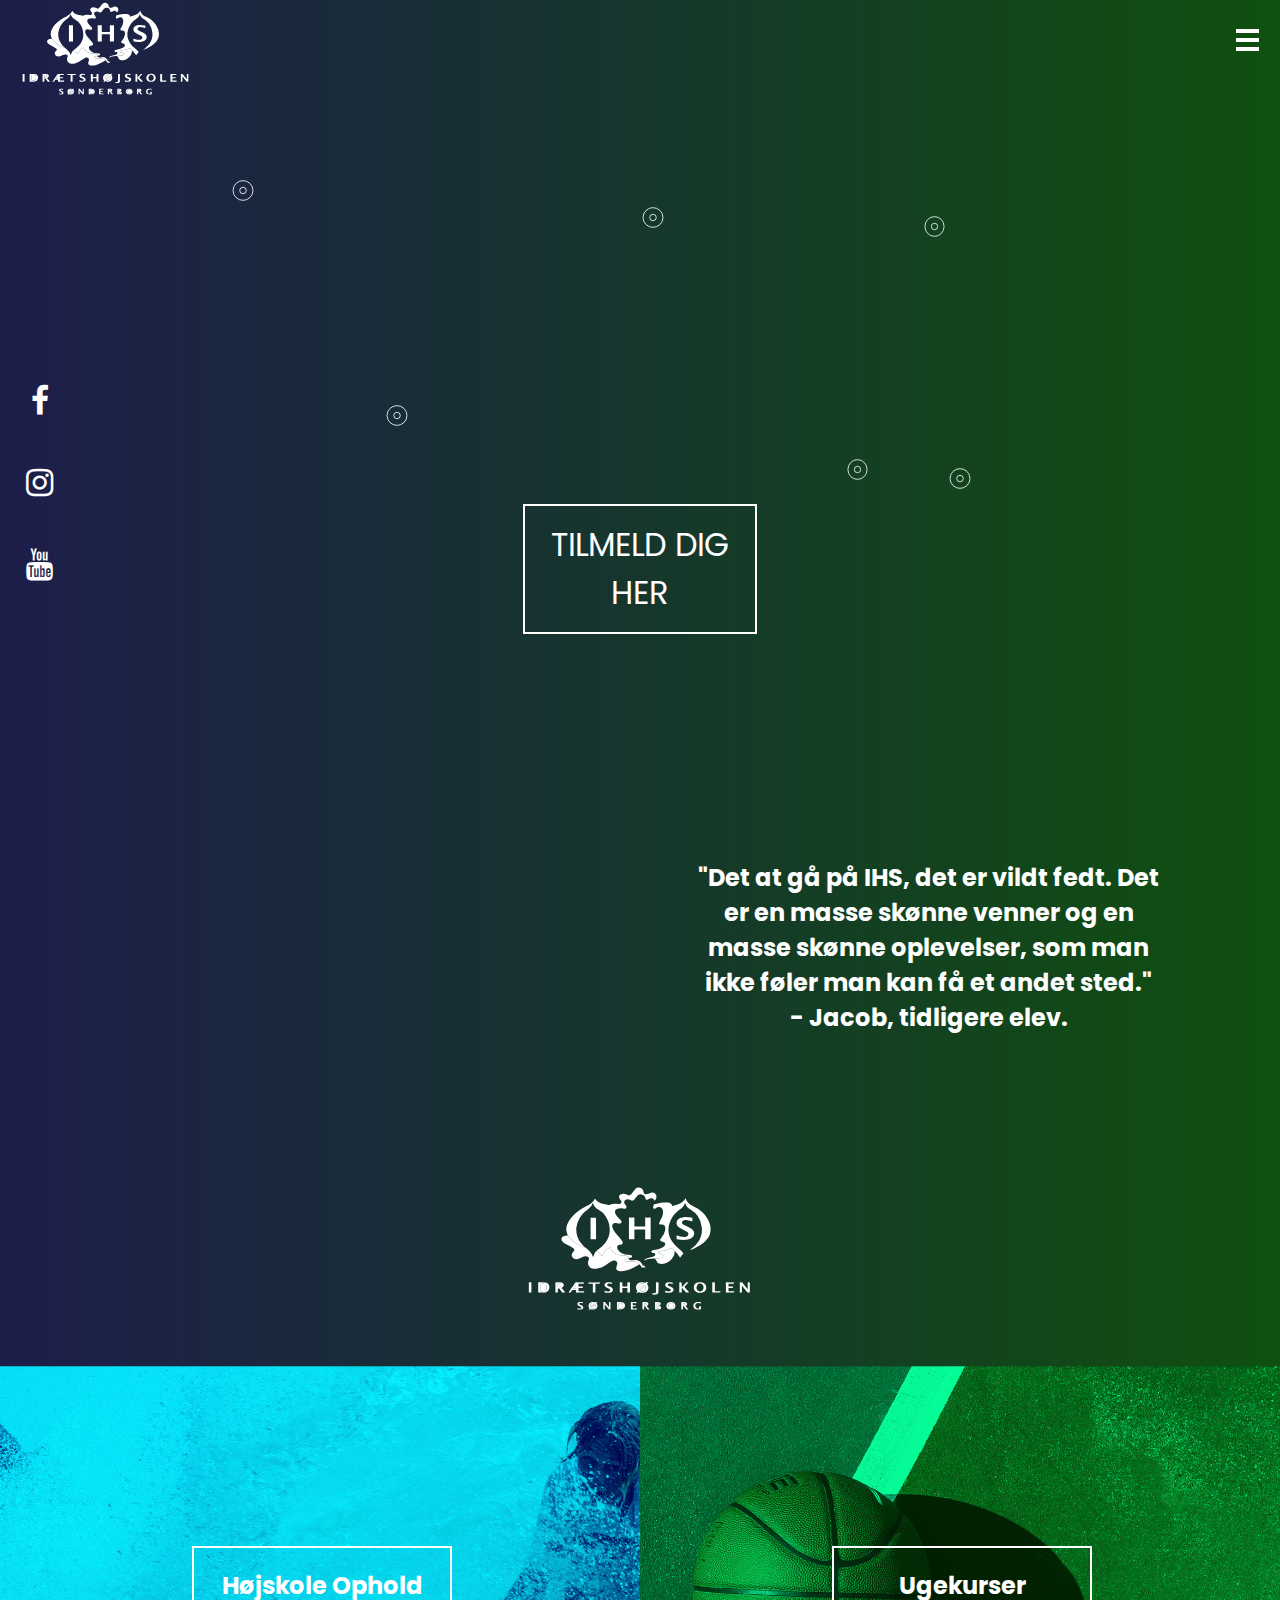
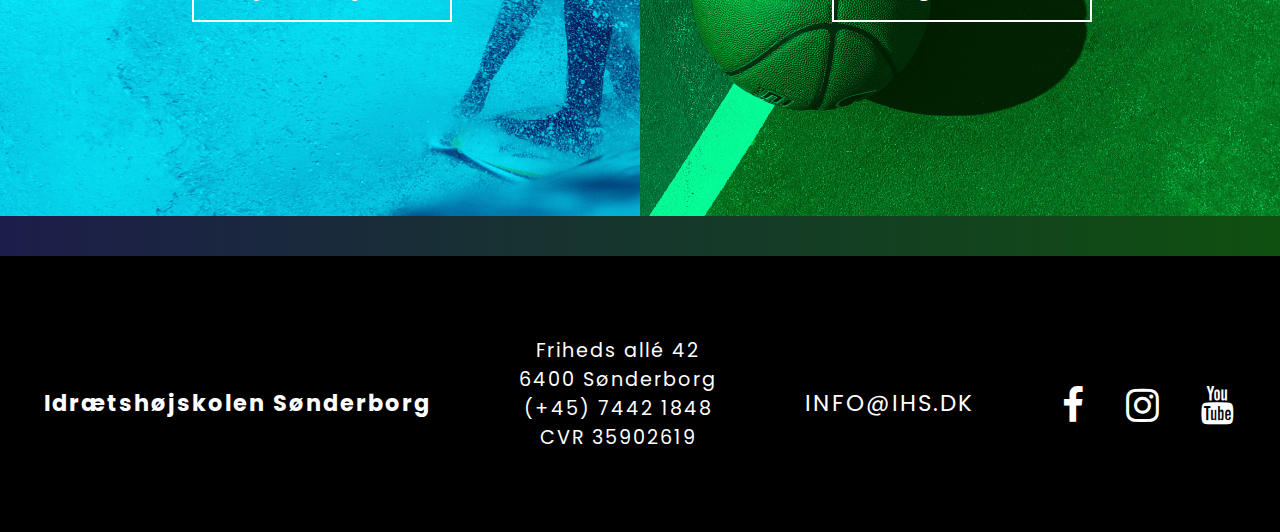
==== commit 31c9ecde: "v1.23" ====
--- a/index.html
+++ b/index.html
@@ -8,6 +8,8 @@
     <link rel="stylesheet" href="style.css">
     <link href="https://fonts.googleapis.com/css2?family=Poppins&display=swap" rel="stylesheet">
     <link rel="stylesheet" href="https://cdnjs.cloudflare.com/ajax/libs/font-awesome/4.7.0/css/font-awesome.min.css">
+    <meta name=”robots” content=”noindex”>
+    <script src="https://kit.fontawesome.com/a180751b63.js" crossorigin="anonymous"></script>
 
 
 </head>
@@ -76,6 +78,9 @@
                 <a href="https://www.instagram.com/ihsdk/" class="fa fa-instagram"></a>
                 <a href="https://www.youtube.com/channel/UC3_GXsm6rzkw2L8Ni9p5Vlw?view_as=subscriber" class="fa fa-youtube"></a></div>
         </div>
+        <div id="arrowdown"><i class="fas fa-arrow-down"></i>
+
+        </div>
     </section>
 
 
--- a/style.css
+++ b/style.css
@@ -24,7 +24,7 @@
     justify-content: space-between;
     align-items: center;
     font-family: 'Poppins', sans-serif;
-    color: #ffffff;
+    color: #000000;
     position: fixed;
     left: 0;
     top: 0;
@@ -33,7 +33,6 @@
     min-height: 8vh;
     z-index: 6;
     height: 80px;
-
 }
 
 
@@ -58,7 +57,7 @@
 
 .nav-links li {
     list-style: none;
-    padding: 45px;
+    padding: 2px;
     opacity: 0;
 }
 
@@ -70,10 +69,8 @@
     letter-spacing: 1.5px;
     font-size: 20px;
     font-weight: bold;
-}
-
-
-
+    height: 10vh;
+}
 
 
 .burger {
@@ -169,20 +166,20 @@
     background-size: cover;
     display: flex;
     position: relative;
-    height: 80px;
-    width: 140px;
+    height: 100px;
+    width: 180px;
     left: 0;
     z-index: 6;
-
+    margin-top: 14px;
 }
 
 
 #splashbaggrund {
     width: 100vw;
     height: 56.25vw;
-    background-image: url(IHSbaggrund.png);
+    background-image: url(ihslys.png);
     background-size: cover;
-    background-position: 50% 90%;
+    background-position: 50% 50%;
     max-width: none;
     min-width: 70%;
     top: -10;
@@ -244,6 +241,17 @@
     left: 0;
 }
 
+#arrowdown {
+    font-size: 1.2em;
+    color: white;
+    display: flex;
+    position: absolute;
+    left: 48vw;
+    top: 91vh;
+    opacity: 0.7;
+    z-index: 3;
+}
+
 #tooltip img,
 #tooltip2 img,
 #tooltip3 img,
@@ -1223,4 +1231,8 @@
     footer {
         flex-direction: column;
     }
-}
+
+    #arrowdown {
+        display: none;
+    }
+}
